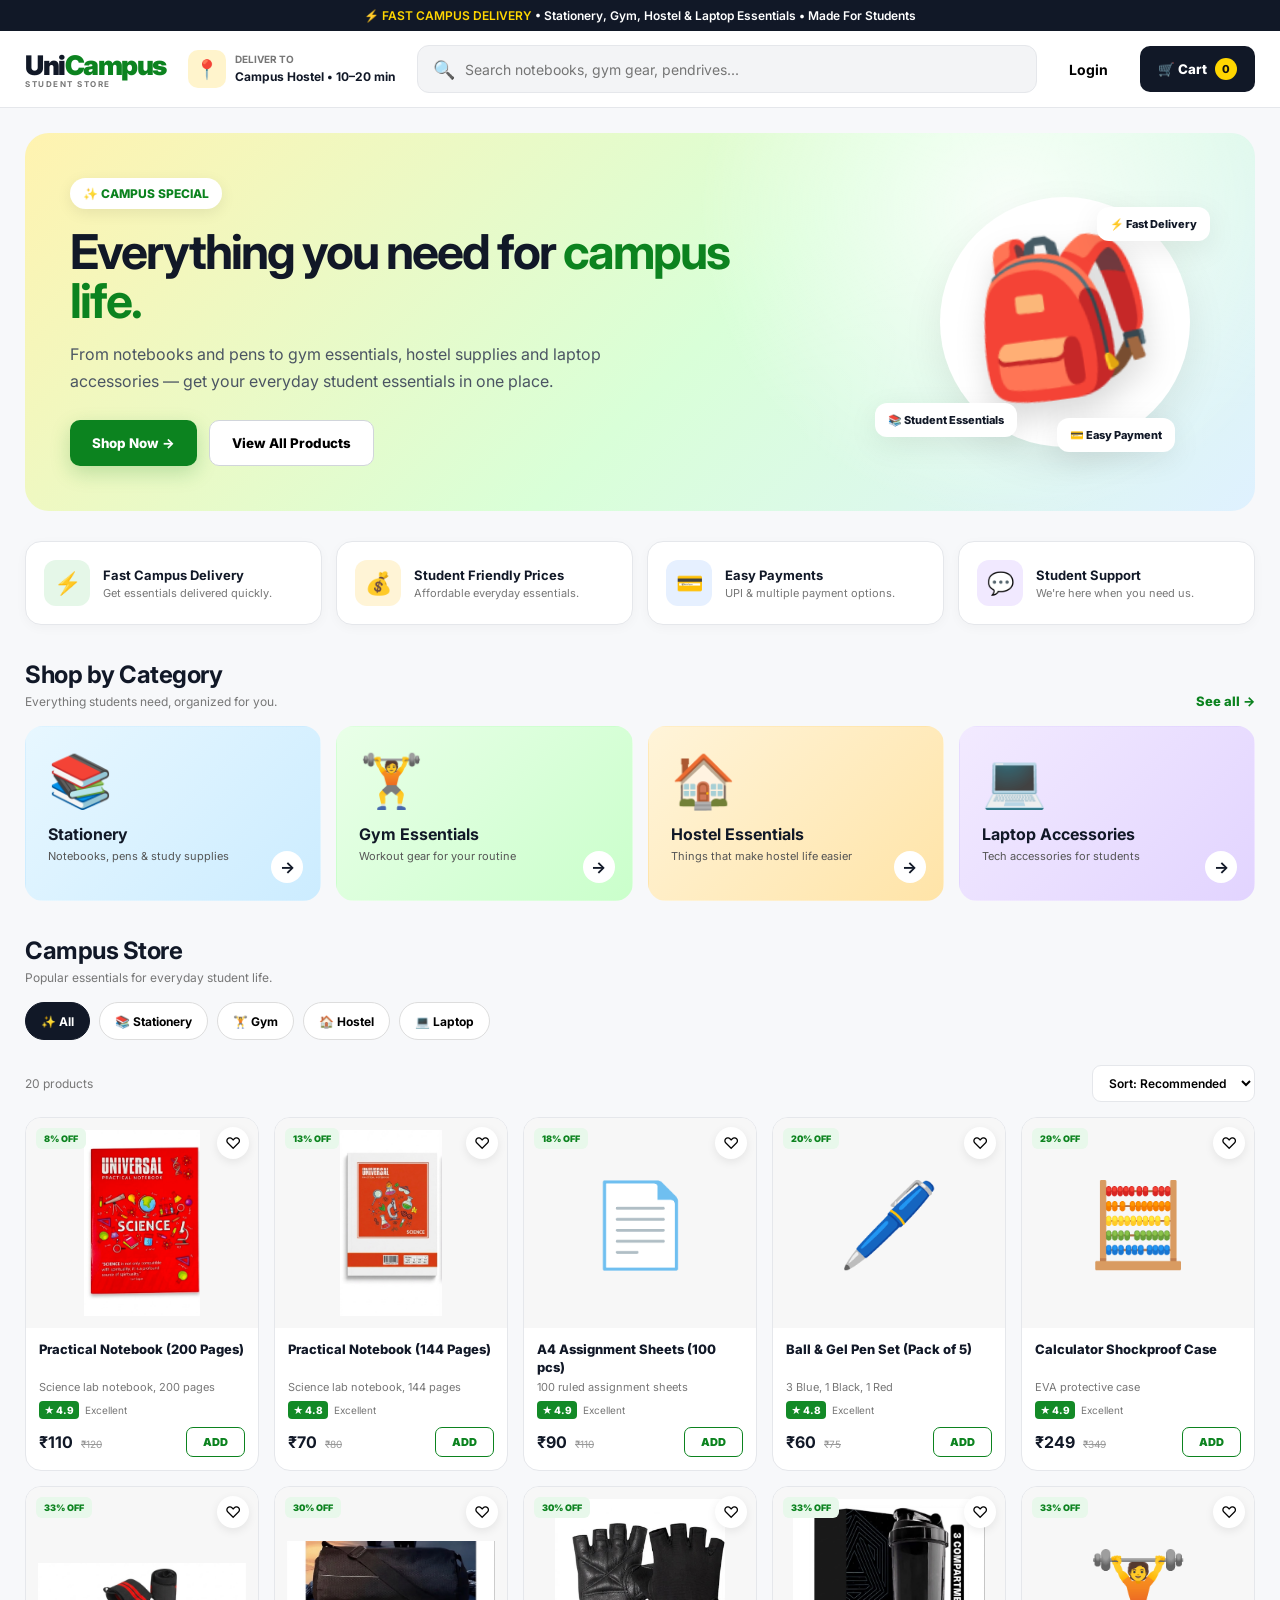
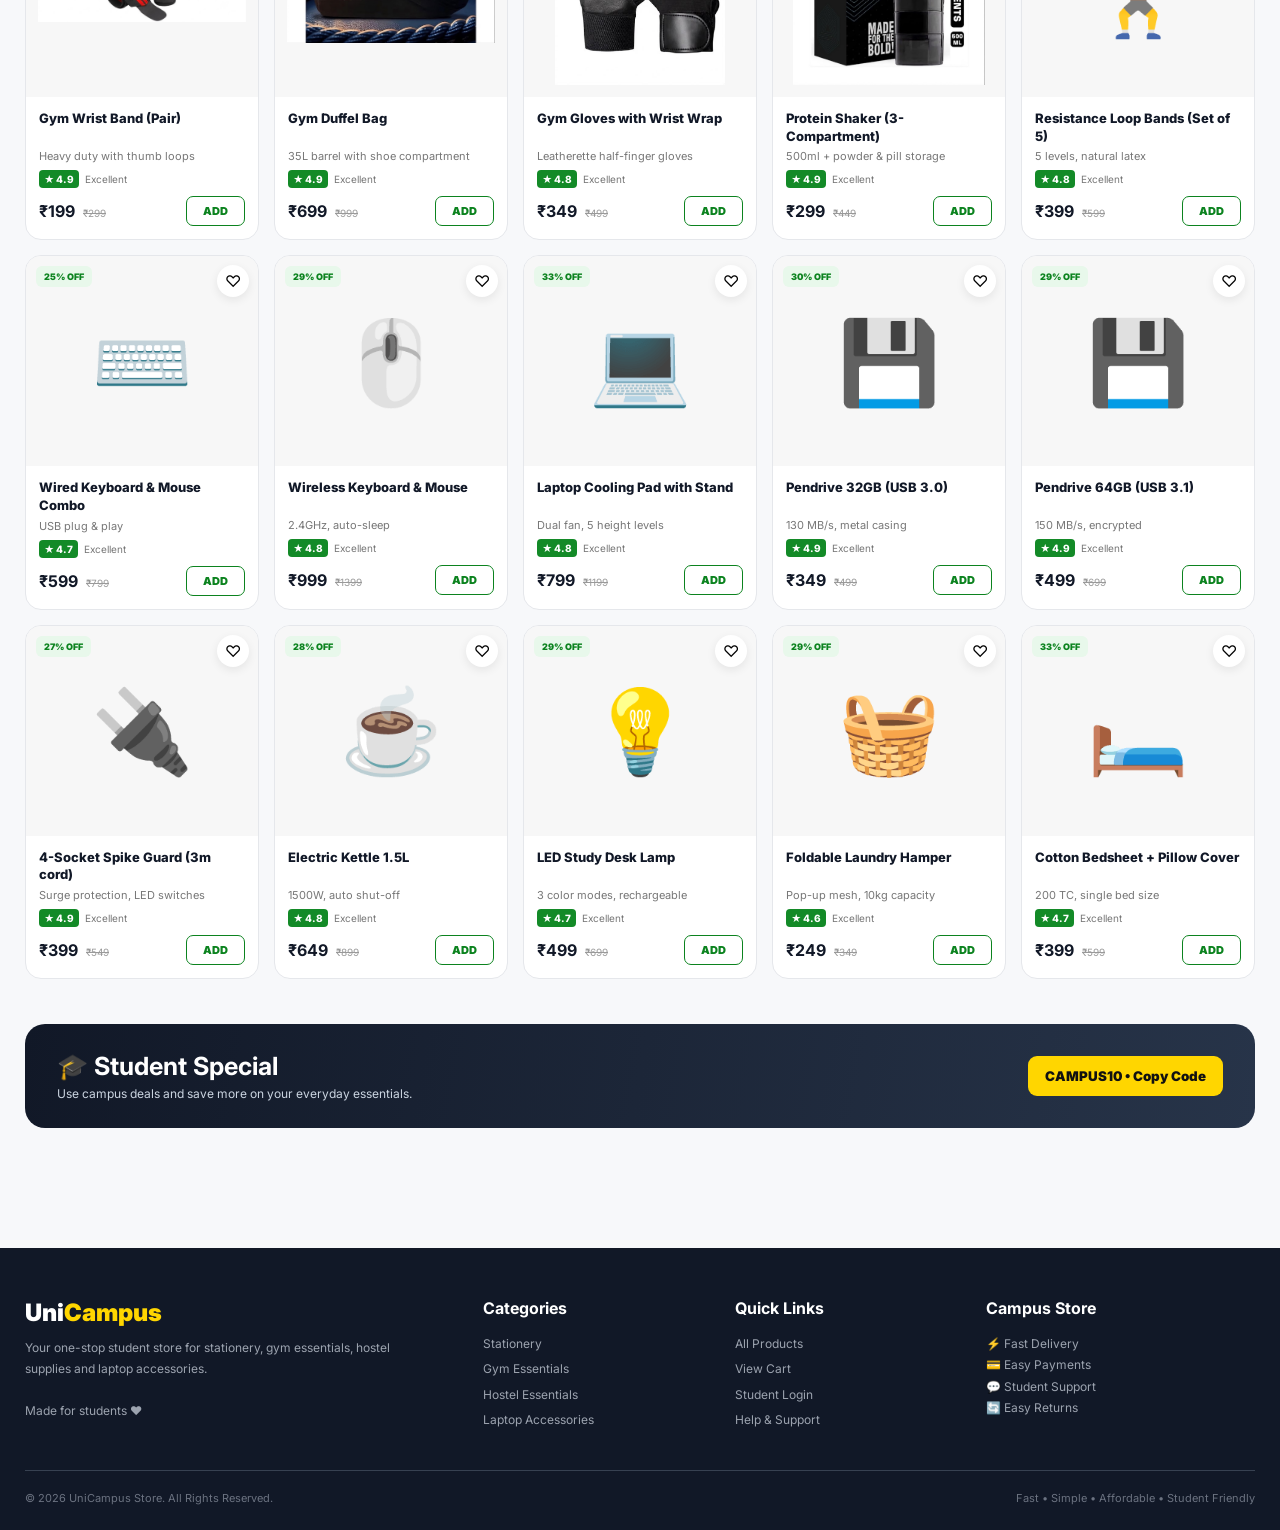
==== index.html @ 101aad9b "Add files via upload" ====
<!DOCTYPE html>
<html lang="en">
<head>
<meta charset="UTF-8">
<meta name="viewport" content="width=device-width, initial-scale=1.0, maximum-scale=5.0">
<title>UniCampus Store | Everything For Campus Life</title>
<link rel="preconnect" href="https://fonts.googleapis.com">
<link rel="preconnect" href="https://fonts.gstatic.com" crossorigin>
<link href="https://fonts.googleapis.com/css2?family=Inter:wght@400;500;600;700;800;900&display=swap" rel="stylesheet">
<style>
*{margin:0;padding:0;box-sizing:border-box;-webkit-tap-highlight-color:transparent;}
:root{
  --green:#0c831f;--green2:#16a52d;--yellow:#ffd600;--orange:#ff8a00;
  --red:#ff4d4d;--blue:#2878ff;--purple:#805ad5;--dark:#111827;
  --gray:#6b7280;--light:#f7f8fa;--border:#e5e7eb;--white:#fff;
  --shadow:0 8px 30px rgba(0,0,0,.08);
}
html{scroll-behavior:smooth;}
body{font-family:Inter,Arial,sans-serif;background:#f7f8fa;color:var(--dark);}
button,input,select{font-family:inherit;}
button{cursor:pointer;}
a{text-decoration:none;color:inherit;}

/* TOP STRIP */
.top-strip{background:#111827;color:white;text-align:center;padding:8px 15px;font-size:12px;font-weight:600;}
.top-strip span{color:#ffd600;}

/* HEADER */
header{position:sticky;top:0;z-index:1000;background:white;border-bottom:1px solid var(--border);}
.navbar{max-width:1450px;margin:auto;min-height:76px;display:flex;align-items:center;gap:22px;padding:12px 25px;}
.logo{font-size:27px;font-weight:900;letter-spacing:-1.5px;white-space:nowrap;}
.logo span{color:var(--green);}
.logo small{display:block;font-size:8px;letter-spacing:1.5px;color:#777;font-weight:700;margin-top:-3px;}
.location{min-width:175px;display:flex;align-items:center;gap:9px;}
.location-icon{width:38px;height:38px;border-radius:10px;background:#fff4cc;display:flex;align-items:center;justify-content:center;font-size:19px;}
.location small{display:block;color:#777;font-size:10px;font-weight:700;}
.location strong{font-size:12px;}
.search{flex:1;height:48px;max-width:650px;background:#f3f4f6;border:1px solid #e5e7eb;border-radius:12px;display:flex;align-items:center;padding:0 15px;gap:10px;transition:.2s;}
.search:focus-within{background:white;border-color:var(--green);box-shadow:0 0 0 3px rgba(12,131,31,.1);}
.search-icon{font-size:18px;}
.search input{border:none;outline:none;background:transparent;width:100%;font-size:14px;}
.login-btn{border:none;background:white;font-weight:700;font-size:14px;padding:10px;}
.cart-btn{border:none;background:#111827;color:white;padding:12px 18px;border-radius:10px;font-weight:800;display:flex;align-items:center;gap:8px;transition:.15s;}
.cart-btn:active{transform:scale(.95);}
.cart-count{background:var(--yellow);color:#111;min-width:22px;height:22px;border-radius:50%;display:flex;align-items:center;justify-content:center;font-size:11px;}

/* CONTAINER */
.container{max-width:1450px;margin:auto;padding:25px;}

/* HERO */
.hero{min-height:360px;border-radius:24px;overflow:hidden;padding:45px;position:relative;background:radial-gradient(circle at 80% 20%,rgba(255,255,255,.8),transparent 30%),linear-gradient(135deg,#fff3b0,#d9ffd8 55%,#dff1ff);display:flex;align-items:center;justify-content:space-between;margin-bottom:30px;}
.hero-content{position:relative;z-index:2;max-width:680px;}
.hero-badge{display:inline-flex;align-items:center;gap:7px;background:white;padding:8px 13px;border-radius:30px;font-size:12px;font-weight:800;color:var(--green);box-shadow:0 4px 15px rgba(0,0,0,.08);margin-bottom:18px;}
.hero h1{font-size:48px;line-height:1.03;letter-spacing:-2px;margin-bottom:15px;}
.hero h1 span{color:var(--green);}
.hero p{font-size:16px;color:#4b5563;line-height:1.7;max-width:600px;margin-bottom:25px;}
.hero-actions{display:flex;gap:12px;flex-wrap:wrap;}
.primary-btn{border:none;background:var(--green);color:white;padding:14px 22px;border-radius:10px;font-weight:800;box-shadow:0 7px 20px rgba(12,131,31,.22);transition:.15s;}
.primary-btn:active{transform:scale(.97);}
.secondary-btn{border:1px solid #d1d5db;background:white;padding:14px 22px;border-radius:10px;font-weight:800;transition:.15s;}
.secondary-btn:active{transform:scale(.97);}
.hero-art{position:relative;width:350px;height:280px;}
.hero-circle{position:absolute;width:250px;height:250px;border-radius:50%;background:#fff;right:20px;top:15px;box-shadow:0 15px 40px rgba(0,0,0,.08);}
.hero-bag{position:absolute;right:55px;top:40px;font-size:150px;transform:rotate(-8deg);filter:drop-shadow(0 15px 15px rgba(0,0,0,.15));}
.float-card{position:absolute;background:white;padding:10px 13px;border-radius:12px;box-shadow:var(--shadow);font-size:11px;font-weight:800;}
.float-card.one{right:0;top:25px;}
.float-card.two{left:15px;bottom:25px;}
.float-card.three{right:35px;bottom:10px;}

/* BENEFITS */
.benefits{display:grid;grid-template-columns:repeat(4,1fr);gap:14px;margin-bottom:35px;}
.benefit{background:white;border:1px solid var(--border);border-radius:16px;padding:18px;display:flex;gap:13px;align-items:center;box-shadow:0 3px 12px rgba(0,0,0,.03);}
.benefit-icon{width:46px;height:46px;flex-shrink:0;border-radius:12px;display:flex;align-items:center;justify-content:center;font-size:22px;}
.benefit:nth-child(1) .benefit-icon{background:#e5f7e8;}
.benefit:nth-child(2) .benefit-icon{background:#fff4d6;}
.benefit:nth-child(3) .benefit-icon{background:#e6f0ff;}
.benefit:nth-child(4) .benefit-icon{background:#f1e9ff;}
.benefit strong{font-size:13px;display:block;margin-bottom:3px;}
.benefit p{color:#777;font-size:11px;}

/* SECTION */
.section-head{display:flex;align-items:end;justify-content:space-between;margin:35px 0 17px;}
.section-head h2{font-size:24px;letter-spacing:-.5px;}
.section-head p{color:#777;font-size:12px;margin-top:5px;}
.see-all{color:var(--green);font-weight:800;font-size:13px;cursor:pointer;}

/* CATEGORIES */
.categories{display:grid;grid-template-columns:repeat(4,1fr);gap:15px;}
.category{position:relative;min-height:175px;border-radius:18px;padding:22px;overflow:hidden;cursor:pointer;transition:.25s;border:1px solid transparent;}
.category:hover{transform:translateY(-5px);box-shadow:var(--shadow);}
.category:active{transform:scale(.98);}
.category:nth-child(1){background:linear-gradient(135deg,#e7f7ff,#ccecff);}
.category:nth-child(2){background:linear-gradient(135deg,#e9ffe8,#caffcb);}
.category:nth-child(3){background:linear-gradient(135deg,#fff4d9,#ffe4a8);}
.category:nth-child(4){background:linear-gradient(135deg,#f2eaff,#e2d4ff);}
.category-icon{font-size:52px;margin-bottom:12px;}
.category h3{font-size:16px;}
.category p{color:#555;font-size:11px;margin-top:5px;}
.category-arrow{position:absolute;right:17px;bottom:17px;width:32px;height:32px;border-radius:50%;background:white;display:flex;justify-content:center;align-items:center;font-weight:bold;}

/* FILTERS */
.filter-row{display:flex;gap:9px;overflow-x:auto;padding-bottom:5px;scrollbar-width:none;}
.filter-row::-webkit-scrollbar{display:none;}
.filter{border:1px solid #ddd;background:white;padding:9px 15px;border-radius:30px;white-space:nowrap;font-weight:700;font-size:12px;transition:.2s;min-height:38px;}
.filter:hover{border-color:var(--green);}
.filter.active{background:#111827;color:white;border-color:#111827;}

/* TOOLBAR */
.products-toolbar{display:flex;justify-content:space-between;align-items:center;margin:20px 0 15px;}
.products-count{color:#777;font-size:12px;}
.sort-select{background:white;border:1px solid var(--border);border-radius:9px;padding:9px 12px;outline:none;font-size:12px;font-weight:600;}

/* PRODUCTS */
.product-grid{display:grid;grid-template-columns:repeat(5,1fr);gap:15px;}
.product{background:white;border:1px solid var(--border);border-radius:16px;overflow:hidden;position:relative;transition:.25s;}
.product:hover{transform:translateY(-5px);box-shadow:var(--shadow);}
.product-image{height:210px;background:#f7f7f7;position:relative;display:flex;align-items:center;justify-content:center;overflow:hidden;}
.product-image img{width:100%;height:100%;object-fit:contain;padding:12px;transition:.3s;}
.product:hover .product-image img{transform:scale(1.06);}
.product-emoji{font-size:82px;}
.offer-badge{position:absolute;top:10px;left:10px;background:#e8f8eb;color:var(--green);padding:5px 8px;border-radius:6px;font-size:9px;font-weight:900;}
.wishlist{position:absolute;top:9px;right:9px;width:32px;height:32px;border:none;background:white;border-radius:50%;box-shadow:0 3px 10px rgba(0,0,0,.08);font-size:16px;}
.product-info{padding:13px;}
.product-name{font-size:13px;font-weight:800;line-height:1.35;min-height:35px;}
.product-desc{font-size:11px;color:#777;margin:4px 0 10px;}
.rating{font-size:10px;color:#777;margin-bottom:11px;}
.rating span{background:#138a27;color:white;padding:3px 5px;border-radius:4px;font-weight:800;}
.product-bottom{display:flex;align-items:center;justify-content:space-between;gap:6px;}
.price-box strong{font-size:16px;}
.mrp{color:#999;text-decoration:line-through;font-size:10px;margin-left:4px;}

/* ADD BUTTON & QTY STEPPER */
.add{border:1px solid var(--green);color:var(--green);background:white;border-radius:7px;padding:7px 16px;font-weight:900;font-size:11px;transition:.15s;min-width:56px;}
.add:hover{background:var(--green);color:white;}
.add:active{transform:scale(.94);}

/* Qty stepper - replaces ADD button when item is in cart */
.qty-stepper{display:inline-flex;align-items:center;border-radius:7px;overflow:hidden;border:1px solid var(--green);background:var(--green);}
.qty-stepper button{width:30px;height:30px;border:none;background:transparent;color:white;font-size:16px;font-weight:900;line-height:1;display:flex;align-items:center;justify-content:center;transition:background .15s;}
.qty-stepper button:active{background:rgba(255,255,255,.25);}
.qty-stepper span{min-width:26px;text-align:center;color:white;font-size:12px;font-weight:800;}

/* EMPTY */
.empty{grid-column:1/-1;text-align:center;background:white;border-radius:18px;padding:60px 20px;}
.empty-icon{font-size:65px;margin-bottom:15px;}

/* OFFER BANNER */
.offer-banner{margin:45px 0;background:linear-gradient(100deg,#111827,#273449);color:white;border-radius:20px;padding:27px 32px;display:flex;align-items:center;justify-content:space-between;overflow:hidden;position:relative;}
.offer-banner h2{font-size:25px;margin-bottom:5px;}
.offer-banner p{color:#cbd5e1;font-size:12px;}
.offer-code{background:var(--yellow);color:#111;padding:12px 17px;border-radius:9px;font-weight:900;border:none;}

/* FOOTER */
footer{background:#111827;color:white;margin-top:50px;padding:50px 25px 25px;}
.footer-inner{max-width:1450px;margin:auto;display:grid;grid-template-columns:2fr 1fr 1fr 1.3fr;gap:45px;}
footer h3{margin-bottom:15px;font-size:16px;}
.footer-logo{font-size:24px;font-weight:900;margin-bottom:10px;}
.footer-logo span{color:var(--yellow);}
footer p,footer li{color:#9ca3af;font-size:12px;line-height:1.8;}
footer ul{list-style:none;}
footer li{margin-bottom:4px;cursor:pointer;}
footer li:hover{color:white;}
.footer-bottom{max-width:1450px;margin:35px auto 0;padding-top:20px;border-top:1px solid #374151;display:flex;justify-content:space-between;color:#6b7280;font-size:11px;}

/* CART OVERLAY */
.overlay{position:fixed;inset:0;background:rgba(0,0,0,.5);z-index:2000;opacity:0;pointer-events:none;transition:.25s;}
.overlay.open{opacity:1;pointer-events:auto;}
.cart{position:absolute;right:0;top:0;height:100%;width:450px;max-width:100%;background:white;transform:translateX(100%);transition:.3s cubic-bezier(.4,0,.2,1);display:flex;flex-direction:column;}
.overlay.open .cart{transform:translateX(0);}
.cart-header{padding:22px;border-bottom:1px solid var(--border);display:flex;justify-content:space-between;align-items:center;}
.cart-header h2{font-size:20px;}
.close{border:none;background:#f1f1f1;width:34px;height:34px;border-radius:50%;font-size:19px;}
.cart-items{flex:1;overflow-y:auto;overflow-x:hidden;padding:15px 22px;-webkit-overflow-scrolling:touch;}
.cart-item{display:flex;gap:12px;padding:14px 0;border-bottom:1px solid #eee;}
.cart-image{width:65px;height:65px;border-radius:9px;background:#f7f7f7;display:flex;align-items:center;justify-content:center;overflow:hidden;flex-shrink:0;}
.cart-image img{width:100%;height:100%;object-fit:contain;}
.cart-image span{font-size:30px;}
.cart-info{flex:1;min-width:0;}
.cart-info strong{display:block;font-size:13px;margin-bottom:4px;}
.cart-price{font-size:12px;color:#555;}

/* Cart qty controls */
.qty{display:flex;align-items:center;gap:0;margin-top:8px;border:1px solid var(--green);border-radius:6px;overflow:hidden;width:fit-content;background:var(--green);}
.qty button{width:30px;height:28px;border:none;background:transparent;color:white;font-size:16px;font-weight:900;line-height:1;display:flex;align-items:center;justify-content:center;flex-shrink:0;}
.qty button:active{background:rgba(255,255,255,.2);}
.qty .qty-num{min-width:28px;text-align:center;font-size:12px;font-weight:800;color:white;user-select:none;}

.cart-footer{border-top:1px solid var(--border);padding:20px 22px;}
.delivery-note{background:#effbf1;color:var(--green);padding:10px;border-radius:8px;font-size:11px;font-weight:700;margin-bottom:15px;}
.total-row{display:flex;justify-content:space-between;margin-bottom:15px;}
.total-row strong{font-size:20px;}
.checkout{width:100%;border:none;background:var(--green);color:white;border-radius:10px;padding:15px;font-weight:900;transition:.15s;}
.checkout:active{transform:scale(.98);}

/* MODAL */
.modal-overlay{position:fixed;inset:0;background:rgba(0,0,0,.55);z-index:3000;display:none;align-items:center;justify-content:center;padding:20px;}
.modal-overlay.show{display:flex;}
.modal{background:white;width:430px;max-width:100%;border-radius:18px;padding:25px;box-shadow:0 20px 70px rgba(0,0,0,.25);}
.modal-header{display:flex;justify-content:space-between;margin-bottom:20px;}
.modal h2{font-size:21px;}
.form-group{margin-bottom:13px;}
.form-group label{display:block;font-size:11px;font-weight:700;margin-bottom:5px;}
.form-group input,.form-group select{width:100%;border:1px solid var(--border);border-radius:8px;padding:11px;outline:none;}
.form-group input:focus{border-color:var(--green);}
.modal-btn{width:100%;background:var(--green);color:white;border:none;padding:13px;border-radius:9px;font-weight:800;}

/* TOAST */
.toast{position:fixed;right:20px;bottom:20px;background:#111827;color:white;padding:13px 18px;border-radius:10px;font-size:12px;font-weight:700;z-index:5000;transform:translateY(100px);opacity:0;transition:.3s;max-width:calc(100vw - 40px);}
.toast.show{transform:translateY(0);opacity:1;}

/* RESPONSIVE */
@media(max-width:1100px){
  .navbar{flex-wrap:wrap;}
  .search{order:5;max-width:none;flex-basis:100%;}
  .product-grid{grid-template-columns:repeat(4,1fr);}
  .benefits{grid-template-columns:repeat(2,1fr);}
}

@media(max-width:750px){
  .container{padding:15px 12px 50px;}
  .navbar{padding:10px 13px;gap:10px;}
  .logo{font-size:21px;}
  .logo small{display:none;}
  .location{display:none;}
  .login-btn{display:none;}
  .cart-btn{margin-left:auto;padding:10px 12px;}
  .hero{min-height:auto;padding:25px;}
  .hero h1{font-size:30px;}
  .hero p{font-size:14px;}
  .hero-art{position:absolute;opacity:.25;right:-60px;bottom:-20px;pointer-events:none;}
  .categories{grid-template-columns:repeat(2,1fr);}
  .category{min-height:140px;}
  .product-grid{grid-template-columns:repeat(2,1fr);gap:10px;}
  .product-image{height:160px;}
  .product-emoji{font-size:60px;}
  .benefits{grid-template-columns:1fr;}
  .footer-inner{grid-template-columns:1fr 1fr;gap:30px;}
  .footer-bottom{flex-direction:column;gap:8px;}
  .offer-banner{padding:22px;flex-direction:column;align-items:flex-start;gap:15px;}
}

@media(max-width:450px){
  .hero h1{font-size:25px;}
  .hero p{font-size:13px;}
  .categories{gap:9px;}
  .category{padding:15px;}
  .category-icon{font-size:42px;}
  .product-info{padding:10px;}
  .add{padding:7px 10px;}
  .footer-inner{grid-template-columns:1fr;}
}
</style>
</head>
<body>

<div class="top-strip">
  ⚡ <span>FAST CAMPUS DELIVERY</span> • Stationery, Gym, Hostel & Laptop Essentials • Made For Students
</div>

<header>
  <div class="navbar">
    <div class="logo">Uni<span>Campus</span><small>STUDENT STORE</small></div>
    <div class="location">
      <div class="location-icon">📍</div>
      <div><small>DELIVER TO</small><strong>Campus Hostel • 10–20 min</strong></div>
    </div>
    <div class="search">
      <div class="search-icon">🔍</div>
      <input id="searchInput" type="text" placeholder="Search notebooks, gym gear, pendrives..." oninput="searchProducts()">
    </div>
    <button class="login-btn" onclick="openLogin()">Login</button>
    <button class="cart-btn" onclick="openCart()">
      🛒 Cart
      <span class="cart-count" id="cartCount">0</span>
    </button>
  </div>
</header>

<main class="container">

  <section class="hero">
    <div class="hero-content">
      <div class="hero-badge">✨ CAMPUS SPECIAL</div>
      <h1>Everything you need for <span>campus life.</span></h1>
      <p>From notebooks and pens to gym essentials, hostel supplies and laptop accessories — get your everyday student essentials in one place.</p>
      <div class="hero-actions">
        <button class="primary-btn" onclick="document.getElementById('products').scrollIntoView({behavior:'smooth'})">Shop Now →</button>
        <button class="secondary-btn" onclick="showAll()">View All Products</button>
      </div>
    </div>
    <div class="hero-art">
      <div class="hero-circle"></div>
      <div class="hero-bag">🎒</div>
      <div class="float-card one">⚡ Fast Delivery</div>
      <div class="float-card two">📚 Student Essentials</div>
      <div class="float-card three">💳 Easy Payment</div>
    </div>
  </section>

  <section class="benefits">
    <div class="benefit"><div class="benefit-icon">⚡</div><div><strong>Fast Campus Delivery</strong><p>Get essentials delivered quickly.</p></div></div>
    <div class="benefit"><div class="benefit-icon">💰</div><div><strong>Student Friendly Prices</strong><p>Affordable everyday essentials.</p></div></div>
    <div class="benefit"><div class="benefit-icon">💳</div><div><strong>Easy Payments</strong><p>UPI & multiple payment options.</p></div></div>
    <div class="benefit"><div class="benefit-icon">💬</div><div><strong>Student Support</strong><p>We're here when you need us.</p></div></div>
  </section>

  <div class="section-head">
    <div><h2>Shop by Category</h2><p>Everything students need, organized for you.</p></div>
    <div class="see-all" onclick="showAll()">See all →</div>
  </div>

  <div class="categories">
    <div class="category" onclick="filterCategory('Stationery')"><div class="category-icon">📚</div><h3>Stationery</h3><p>Notebooks, pens & study supplies</p><div class="category-arrow">→</div></div>
    <div class="category" onclick="filterCategory('Gym Essentials')"><div class="category-icon">🏋️</div><h3>Gym Essentials</h3><p>Workout gear for your routine</p><div class="category-arrow">→</div></div>
    <div class="category" onclick="filterCategory('Hostel Essentials')"><div class="category-icon">🏠</div><h3>Hostel Essentials</h3><p>Things that make hostel life easier</p><div class="category-arrow">→</div></div>
    <div class="category" onclick="filterCategory('Laptop Accessories')"><div class="category-icon">💻</div><h3>Laptop Accessories</h3><p>Tech accessories for students</p><div class="category-arrow">→</div></div>
  </div>

  <div class="section-head" id="products">
    <div><h2>Campus Store</h2><p>Popular essentials for everyday student life.</p></div>
  </div>

  <div class="filter-row">
    <button class="filter active" onclick="filterCategory('All',this)">✨ All</button>
    <button class="filter" onclick="filterCategory('Stationery',this)">📚 Stationery</button>
    <button class="filter" onclick="filterCategory('Gym Essentials',this)">🏋️ Gym</button>
    <button class="filter" onclick="filterCategory('Hostel Essentials',this)">🏠 Hostel</button>
    <button class="filter" onclick="filterCategory('Laptop Accessories',this)">💻 Laptop</button>
  </div>

  <div class="products-toolbar">
    <div class="products-count" id="productsCount">20 products</div>
    <select class="sort-select" id="sortSelect" onchange="sortProducts()">
      <option value="default">Sort: Recommended</option>
      <option value="low">Price: Low to High</option>
      <option value="high">Price: High to Low</option>
      <option value="name">Name: A-Z</option>
    </select>
  </div>

  <div class="product-grid" id="productGrid"></div>

  <section class="offer-banner">
    <div><h2>🎓 Student Special</h2><p>Use campus deals and save more on your everyday essentials.</p></div>
    <button class="offer-code" onclick="copyCoupon()">CAMPUS10 • Copy Code</button>
  </section>

</main>

<footer>
  <div class="footer-inner">
    <div>
      <div class="footer-logo">Uni<span>Campus</span></div>
      <p>Your one-stop student store for stationery, gym essentials, hostel supplies and laptop accessories.</p>
      <br><p>Made for students ❤️</p>
    </div>
    <div>
      <h3>Categories</h3>
      <ul>
        <li onclick="filterCategory('Stationery')">Stationery</li>
        <li onclick="filterCategory('Gym Essentials')">Gym Essentials</li>
        <li onclick="filterCategory('Hostel Essentials')">Hostel Essentials</li>
        <li onclick="filterCategory('Laptop Accessories')">Laptop Accessories</li>
      </ul>
    </div>
    <div>
      <h3>Quick Links</h3>
      <ul>
        <li onclick="showAll()">All Products</li>
        <li onclick="openCart()">View Cart</li>
        <li onclick="openLogin()">Student Login</li>
        <li onclick="showToast('Support section coming soon')">Help & Support</li>
      </ul>
    </div>
    <div>
      <h3>Campus Store</h3>
      <p>⚡ Fast Delivery</p><p>💳 Easy Payments</p><p>💬 Student Support</p><p>🔄 Easy Returns</p>
    </div>
  </div>
  <div class="footer-bottom">
    <span>© 2026 UniCampus Store. All Rights Reserved.</span>
    <span>Fast • Simple • Affordable • Student Friendly</span>
  </div>
</footer>

<!-- CART -->
<div class="overlay" id="cartOverlay">
  <div class="cart">
    <div class="cart-header">
      <h2>🛒 Your Cart</h2>
      <button class="close" onclick="closeCart()">×</button>
    </div>
    <div class="cart-items" id="cartItems"></div>
    <div class="cart-footer">
      <div class="delivery-note">🚚 Free campus/hostel delivery on your order</div>
      <div class="total-row"><span>Total</span><strong>₹<span id="cartTotal">0</span></strong></div>
      <button class="checkout" onclick="checkout()">Proceed to Checkout →</button>
    </div>
  </div>
</div>

<!-- LOGIN -->
<div class="modal-overlay" id="loginModal">
  <div class="modal">
    <div class="modal-header">
      <div><h2>Student Login</h2><p style="font-size:11px;color:#777;margin-top:4px;">Login to manage your campus orders.</p></div>
      <button class="close" onclick="closeLogin()">×</button>
    </div>
    <div class="form-group"><label>Student ID / Roll Number</label><input id="studentId" placeholder="e.g. 23BCS10452"></div>
    <div class="form-group"><label>Password</label><input type="password" placeholder="Enter password"></div>
    <button class="modal-btn" onclick="loginDemo()">Sign In</button>
    <p style="text-align:center;font-size:11px;color:#777;margin-top:14px;">Don't have an account? Registration can be connected to Firebase/Supabase.</p>
  </div>
</div>

<div class="toast" id="toast"></div>

<script src="js/products.js"></script>
<script src="js/store-data.js"></script>
<script>
// ============================================================
// PRODUCT DATABASE — uses real assets/images + Unsplash fallback
// Admin panel changes (via store-data.js) are merged in at runtime
// ============================================================

const baseProducts = [
  {id:1,  name:"Practical Notebook (200 Pages)", category:"Stationery",       price:110, mrp:120,  image:"assets/images/practical_notebook_200.jpg",  emoji:"📓", description:"Science lab notebook, 200 pages",        rating:"4.9"},
  {id:2,  name:"Practical Notebook (144 Pages)", category:"Stationery",       price:70,  mrp:80,   image:"assets/images/practical_notebook_144.jpg",  emoji:"📓", description:"Science lab notebook, 144 pages",        rating:"4.8"},
  {id:3,  name:"A4 Assignment Sheets (100 pcs)", category:"Stationery",       price:90,  mrp:110,  image:"https://images.unsplash.com/photo-1586075010923-2dd4570fb338?auto=format&fit=crop&w=600&q=80", emoji:"📄", description:"100 ruled assignment sheets", rating:"4.9"},
  {id:4,  name:"Ball & Gel Pen Set (Pack of 5)", category:"Stationery",       price:60,  mrp:75,   image:"https://images.unsplash.com/photo-1585336261026-7f41a99ef87b?auto=format&fit=crop&w=600&q=80", emoji:"🖊️", description:"3 Blue, 1 Black, 1 Red",   rating:"4.8"},
  {id:5,  name:"Calculator Shockproof Case",     category:"Stationery",       price:249, mrp:349,  image:"https://images.unsplash.com/photo-1594980596870-8aa52a78d8cd?auto=format&fit=crop&w=600&q=80", emoji:"🧮", description:"EVA protective case",     rating:"4.9"},
  {id:6,  name:"Gym Wrist Band (Pair)",           category:"Gym Essentials",   price:199, mrp:299,  image:"assets/images/gym_wrist_band_main.jpg",      emoji:"💪", description:"Heavy duty with thumb loops",            rating:"4.9"},
  {id:7,  name:"Gym Duffel Bag",                  category:"Gym Essentials",   price:699, mrp:999,  image:"assets/images/gym_duffel_bag_main.jpg",      emoji:"🎒", description:"35L barrel with shoe compartment",      rating:"4.9"},
  {id:8,  name:"Gym Gloves with Wrist Wrap",      category:"Gym Essentials",   price:349, mrp:499,  image:"assets/images/gym_gloves_1.jpg",             emoji:"🥊", description:"Leatherette half-finger gloves",         rating:"4.8"},
  {id:9,  name:"Protein Shaker (3-Compartment)",  category:"Gym Essentials",   price:299, mrp:449,  image:"assets/images/gym_shaker_main.jpg",          emoji:"🥤", description:"500ml + powder & pill storage",          rating:"4.9"},
  {id:10, name:"Resistance Loop Bands (Set of 5)",category:"Gym Essentials",   price:399, mrp:599,  image:"https://images.unsplash.com/photo-1598289431512-b97b0917affc?auto=format&fit=crop&w=600&q=80", emoji:"🏋️", description:"5 levels, natural latex", rating:"4.8"},
  {id:11, name:"Wired Keyboard & Mouse Combo",    category:"Laptop Accessories",price:599, mrp:799,  image:"https://images.unsplash.com/photo-1587829741301-dc798b83add3?auto=format&fit=crop&w=600&q=80", emoji:"⌨️", description:"USB plug & play",       rating:"4.7"},
  {id:12, name:"Wireless Keyboard & Mouse",       category:"Laptop Accessories",price:999, mrp:1399, image:"https://images.unsplash.com/photo-1527864550417-7fd91fc51a46?auto=format&fit=crop&w=600&q=80", emoji:"🖱️", description:"2.4GHz, auto-sleep",   rating:"4.8"},
  {id:13, name:"Laptop Cooling Pad with Stand",   category:"Laptop Accessories",price:799, mrp:1199, image:"https://images.unsplash.com/photo-1588702547923-7093a6c3ba33?auto=format&fit=crop&w=600&q=80", emoji:"💻", description:"Dual fan, 5 height levels", rating:"4.8"},
  {id:14, name:"Pendrive 32GB (USB 3.0)",         category:"Laptop Accessories",price:349, mrp:499,  image:"https://images.unsplash.com/photo-1618761714954-0b8cd0026356?auto=format&fit=crop&w=600&q=80", emoji:"💾", description:"130 MB/s, metal casing", rating:"4.9"},
  {id:15, name:"Pendrive 64GB (USB 3.1)",         category:"Laptop Accessories",price:499, mrp:699,  image:"https://images.unsplash.com/photo-1597872200969-2b65d56bd16b?auto=format&fit=crop&w=600&q=80", emoji:"💾", description:"150 MB/s, encrypted",   rating:"4.9"},
  {id:16, name:"4-Socket Spike Guard (3m cord)",  category:"Hostel Essentials", price:399, mrp:549,  image:"https://images.unsplash.com/photo-1544717305-2782549b5136?auto=format&fit=crop&w=600&q=80", emoji:"🔌", description:"Surge protection, LED switches", rating:"4.9"},
  {id:17, name:"Electric Kettle 1.5L",            category:"Hostel Essentials", price:649, mrp:899,  image:"https://images.unsplash.com/photo-1594213114663-ddf4f240f08d?auto=format&fit=crop&w=600&q=80", emoji:"☕", description:"1500W, auto shut-off",  rating:"4.8"},
  {id:18, name:"LED Study Desk Lamp",             category:"Hostel Essentials", price:499, mrp:699,  image:"https://images.unsplash.com/photo-1534353436294-0dbd4bdac845?auto=format&fit=crop&w=600&q=80", emoji:"💡", description:"3 color modes, rechargeable", rating:"4.7"},
  {id:19, name:"Foldable Laundry Hamper",         category:"Hostel Essentials", price:249, mrp:349,  image:"https://images.unsplash.com/photo-1582735689369-4fe89db7114c?auto=format&fit=crop&w=600&q=80", emoji:"🧺", description:"Pop-up mesh, 10kg capacity", rating:"4.6"},
  {id:20, name:"Cotton Bedsheet + Pillow Cover",  category:"Hostel Essentials", price:399, mrp:599,  image:"https://images.unsplash.com/photo-1584100936595-c0654b55a2e2?auto=format&fit=crop&w=600&q=80", emoji:"🛏️", description:"200 TC, single bed size", rating:"4.7"}
];

// Merge base products with admin overrides from store-data.js
function getMergedProducts() {
  try {
    const overrides = JSON.parse(localStorage.getItem('store_product_overrides') || '{}');
    const deletedIds = JSON.parse(localStorage.getItem('store_deleted_product_ids') || '[]');
    const merged = baseProducts
      .filter(p => !deletedIds.includes(String(p.id)))
      .map(p => {
        const ov = overrides[String(p.id)];
        if (!ov) return p;
        // Map admin product fields to frontend format
        return {
          id: p.id,
          name: ov.name || p.name,
          category: ov.categoryLabel || ov.category || p.category,
          price: ov.price || p.price,
          mrp: ov.originalPrice || p.mrp,
          image: ov.image || p.image,
          emoji: p.emoji,
          description: ov.description || p.description,
          rating: String(ov.rating || p.rating)
        };
      });
    // Append admin-only new products
    Object.keys(overrides).forEach(id => {
      if (!baseProducts.find(p => String(p.id) === id)) {
        const ov = overrides[id];
        merged.push({
          id: ov.id,
          name: ov.name,
          category: ov.categoryLabel || ov.category,
          price: ov.price,
          mrp: ov.originalPrice || ov.price,
          image: ov.image || '',
          emoji: '📦',
          description: ov.description || '',
          rating: String(ov.rating || '4.5')
        });
      }
    });
    return merged;
  } catch(e) {
    return [...baseProducts];
  }
}

let products = getMergedProducts();
let cart = JSON.parse(localStorage.getItem('unicampus-cart')) || [];
let currentCategory = 'All';
let displayedProducts = [...products];

// ============================================================
// RENDER PRODUCTS
// ============================================================
function renderProducts(list) {
  const grid = document.getElementById('productGrid');
  document.getElementById('productsCount').textContent =
    list.length + (list.length === 1 ? ' product' : ' products');

  if (!list.length) {
    grid.innerHTML = `
      <div class="empty">
        <div class="empty-icon">🔎</div>
        <h3>No products found</h3>
        <p style="color:#777;margin-top:6px;">Try another search or category.</p>
      </div>`;
    return;
  }

  grid.innerHTML = list.map(product => {
    const discount = product.mrp > product.price
      ? Math.round((1 - product.price / product.mrp) * 100) : 0;
    const cartItem = cart.find(i => i.id === product.id);
    const controlHtml = cartItem ? `
      <div class="qty-stepper" id="stepper-${product.id}">
        <button onclick="changeQty(${product.id},-1)" aria-label="Decrease">−</button>
        <span>${cartItem.quantity}</span>
        <button onclick="changeQty(${product.id},1)" aria-label="Increase">+</button>
      </div>` : `
      <button class="add" id="stepper-${product.id}" onclick="addToCart(${product.id})">ADD</button>`;

    return `
      <div class="product">
        <div class="product-image">
          ${discount ? `<div class="offer-badge">${discount}% OFF</div>` : ''}
          <button class="wishlist" onclick="showToast('Added to wishlist ❤️')">♡</button>
          ${product.image
            ? `<img src="${product.image}" alt="${product.name}" loading="lazy"
                 onerror="this.style.display='none';this.nextElementSibling.style.display='block'">
               <span class="product-emoji" style="display:none">${product.emoji}</span>`
            : `<span class="product-emoji">${product.emoji}</span>`}
        </div>
        <div class="product-info">
          <div class="product-name">${product.name}</div>
          <div class="product-desc">${product.description}</div>
          <div class="rating"><span>★ ${product.rating}</span> &nbsp;Excellent</div>
          <div class="product-bottom">
            <div class="price-box">
              <strong>₹${product.price}</strong>
              ${product.mrp ? `<span class="mrp">₹${product.mrp}</span>` : ''}
            </div>
            ${controlHtml}
          </div>
        </div>
      </div>`;
  }).join('');
}

// Update just the stepper for one product (no full re-render)
function syncStepper(id) {
  const item = cart.find(i => i.id === id);
  const el = document.getElementById('stepper-' + id);
  if (!el) return;
  if (item) {
    el.outerHTML = `
      <div class="qty-stepper" id="stepper-${id}">
        <button onclick="changeQty(${id},-1)" aria-label="Decrease">−</button>
        <span>${item.quantity}</span>
        <button onclick="changeQty(${id},1)" aria-label="Increase">+</button>
      </div>`;
  } else {
    el.outerHTML = `<button class="add" id="stepper-${id}" onclick="addToCart(${id})">ADD</button>`;
  }
}

// ============================================================
// CART OPERATIONS
// ============================================================
function addToCart(id) {
  const existing = cart.find(i => i.id === id);
  if (existing) {
    existing.quantity++;
  } else {
    const product = products.find(p => p.id === id);
    if (!product) return;
    cart.push({ ...product, quantity: 1 });
  }
  saveCart();
  syncStepper(id);
  updateCartCount();
  const p = products.find(p => p.id === id);
  showToast((p ? p.name : 'Item') + ' added to cart 🛒');
}

function changeQty(id, delta) {
  const item = cart.find(i => i.id === id);
  if (!item) return;
  item.quantity += delta;
  if (item.quantity <= 0) {
    cart = cart.filter(i => i.id !== id);
    showToast('Item removed from cart');
  }
  saveCart();
  syncStepper(id);
  updateCartCount();
  updateCartDrawer();
}

function saveCart() {
  localStorage.setItem('unicampus-cart', JSON.stringify(cart));
}

function updateCartCount() {
  const count = cart.reduce((s, i) => s + i.quantity, 0);
  document.getElementById('cartCount').textContent = count;
}

function updateCartDrawer() {
  const container = document.getElementById('cartItems');
  if (!container) return;

  if (!cart.length) {
    container.innerHTML = `
      <div class="empty">
        <div class="empty-icon">🛒</div>
        <h3>Your cart is empty</h3>
        <p style="color:#777;margin-top:5px;">Add some campus essentials.</p>
      </div>`;
    document.getElementById('cartTotal').textContent = '0';
    return;
  }

  container.innerHTML = cart.map(item => `
    <div class="cart-item">
      <div class="cart-image">
        ${item.image
          ? `<img src="${item.image}" onerror="this.style.display='none'">`
          : `<span>${item.emoji || '📦'}</span>`}
      </div>
      <div class="cart-info">
        <strong>${item.name}</strong>
        <span class="cart-price">₹${item.price} × ${item.quantity} = ₹${item.price * item.quantity}</span>
        <div class="qty">
          <button onclick="changeQty(${item.id},-1)">−</button>
          <span class="qty-num">${item.quantity}</span>
          <button onclick="changeQty(${item.id},1)">+</button>
        </div>
      </div>
    </div>`).join('');

  const total = cart.reduce((s, i) => s + i.price * i.quantity, 0);
  document.getElementById('cartTotal').textContent = total;
}

function updateCart() {
  updateCartCount();
  updateCartDrawer();
}

function openCart() {
  document.getElementById('cartOverlay').classList.add('open');
  updateCartDrawer();
}

function closeCart() {
  document.getElementById('cartOverlay').classList.remove('open');
}

// ============================================================
// FILTER / SEARCH / SORT
// ============================================================
function filterCategory(category, button) {
  currentCategory = category;
  document.querySelectorAll('.filter').forEach(b => b.classList.remove('active'));
  if (button) {
    button.classList.add('active');
  } else {
    const map = {All:'all', Stationery:'stationery', 'Gym Essentials':'gym', 'Hostel Essentials':'hostel', 'Laptop Accessories':'laptop'};
    document.querySelectorAll('.filter').forEach(b => {
      if (b.textContent.toLowerCase().includes(map[category] || 'all')) b.classList.add('active');
    });
  }
  searchProducts(false);
  document.getElementById('products').scrollIntoView({behavior:'smooth'});
}

function searchProducts(scroll = true) {
  const search = document.getElementById('searchInput').value.toLowerCase().trim();
  let filtered = [...products];
  if (currentCategory !== 'All') filtered = filtered.filter(p => p.category === currentCategory);
  if (search) filtered = filtered.filter(p =>
    p.name.toLowerCase().includes(search) ||
    p.category.toLowerCase().includes(search) ||
    p.description.toLowerCase().includes(search)
  );
  displayedProducts = filtered;
  sortProducts(false);
  if (scroll && search) document.getElementById('products').scrollIntoView({behavior:'smooth'});
}

function sortProducts(updateSearch = true) {
  let list = [...displayedProducts];
  const sort = document.getElementById('sortSelect').value;
  if (sort === 'low') list.sort((a, b) => a.price - b.price);
  if (sort === 'high') list.sort((a, b) => b.price - a.price);
  if (sort === 'name') list.sort((a, b) => a.name.localeCompare(b.name));
  renderProducts(list);
}

function showAll() {
  currentCategory = 'All';
  document.getElementById('searchInput').value = '';
  document.getElementById('sortSelect').value = 'default';
  document.querySelectorAll('.filter').forEach(b => b.classList.remove('active'));
  document.querySelector('.filter').classList.add('active');
  displayedProducts = [...products];
  renderProducts(products);
}

// ============================================================
// LOGIN / AUTH
// ============================================================
function openLogin() { document.getElementById('loginModal').classList.add('show'); }
function closeLogin() { document.getElementById('loginModal').classList.remove('show'); }
function loginDemo() {
  const id = document.getElementById('studentId').value.trim();
  if (!id) { showToast('Please enter your Student ID'); return; }
  closeLogin();
  showToast('Login system ready to connect 🚀');
}

// ============================================================
// CHECKOUT / COUPON / TOAST
// ============================================================
function checkout() {
  if (!cart.length) { showToast('Your cart is empty!'); return; }
  const total = cart.reduce((s, i) => s + i.price * i.quantity, 0);
  alert('Order Total: ₹' + total + '\n\nCheckout can be connected to Razorpay, UPI or Cash on Delivery.');
}

function copyCoupon() {
  navigator.clipboard.writeText('CAMPUS10')
    .then(() => showToast('Coupon CAMPUS10 copied 🎓'))
    .catch(() => showToast('Coupon: CAMPUS10'));
}

let toastTimer;
function showToast(message) {
  const toast = document.getElementById('toast');
  toast.textContent = message;
  toast.classList.add('show');
  clearTimeout(toastTimer);
  toastTimer = setTimeout(() => toast.classList.remove('show'), 2500);
}

// ============================================================
// EVENT LISTENERS
// ============================================================
document.getElementById('cartOverlay').addEventListener('click', function(e) {
  if (e.target === this) closeCart();
});
document.getElementById('loginModal').addEventListener('click', function(e) {
  if (e.target === this) closeLogin();
});

// ============================================================
// INIT
// ============================================================
renderProducts(products);
updateCart();
</script>
</body>
</html>
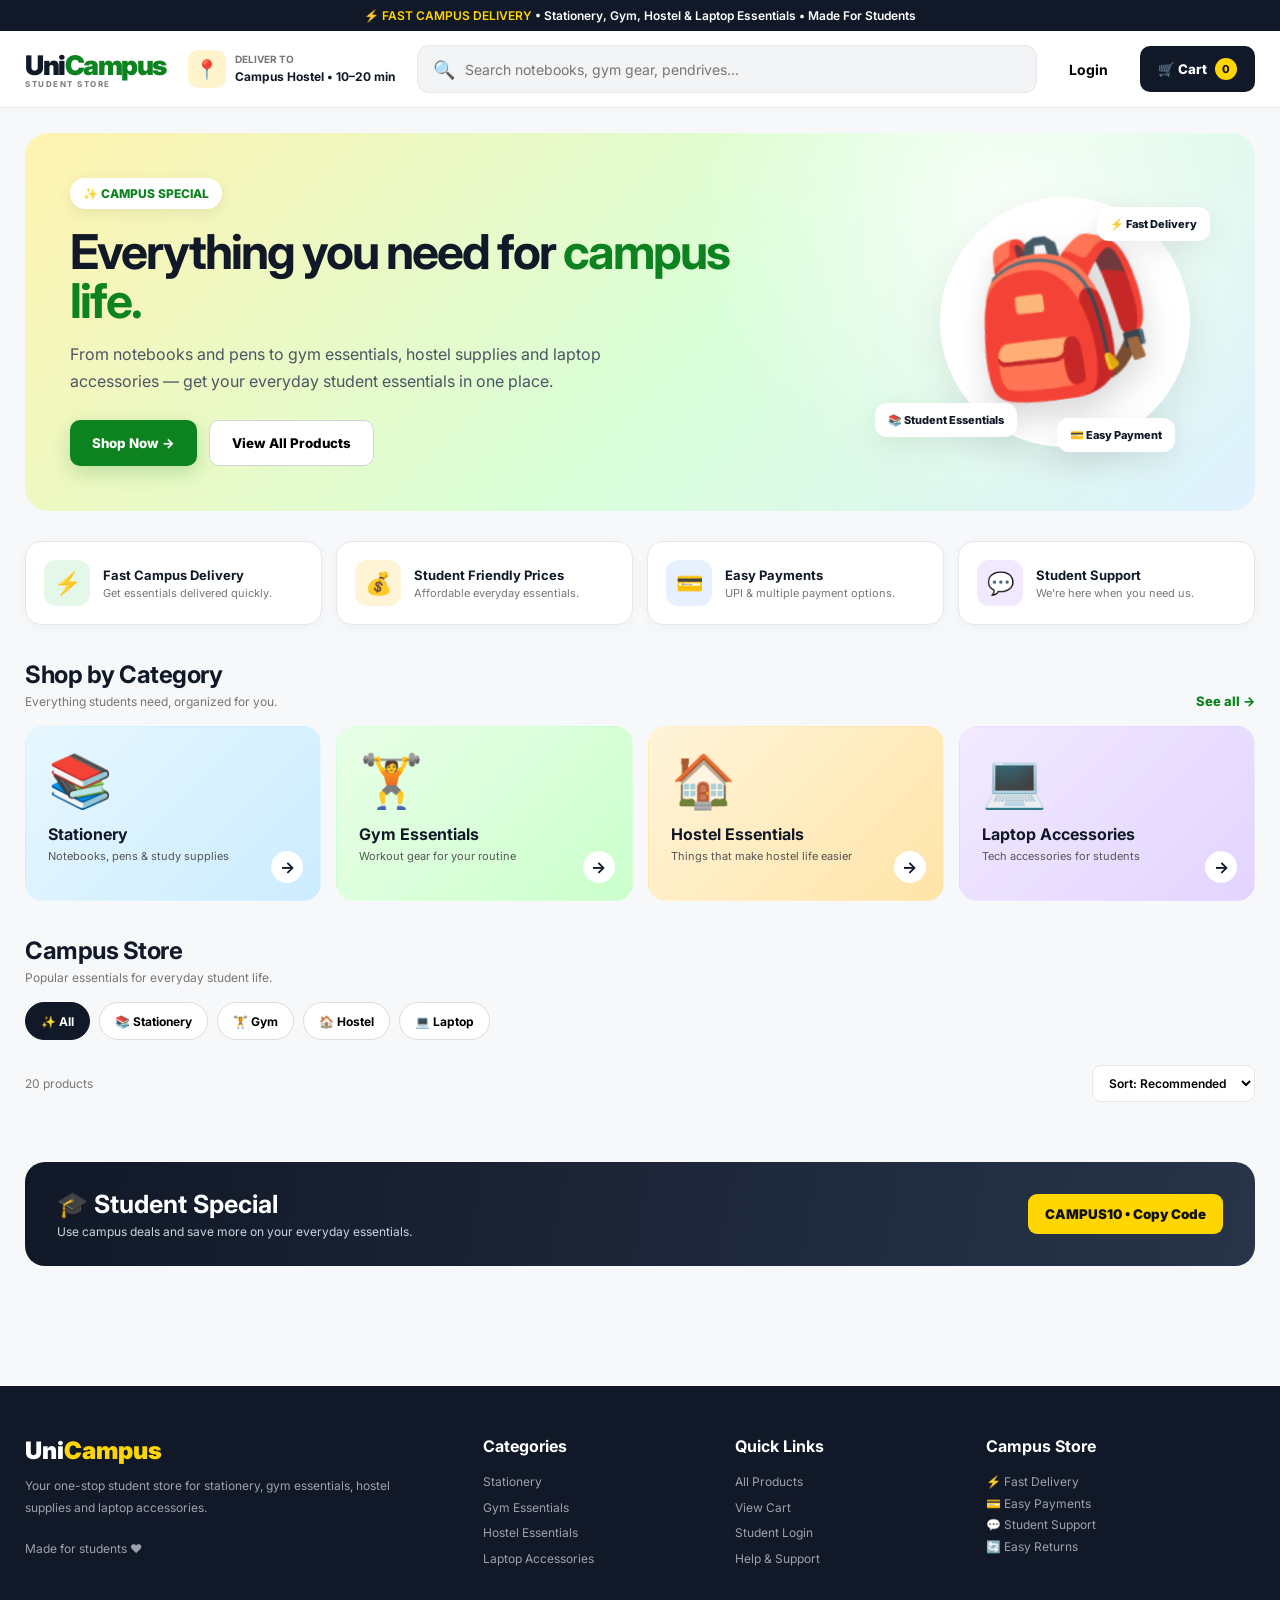
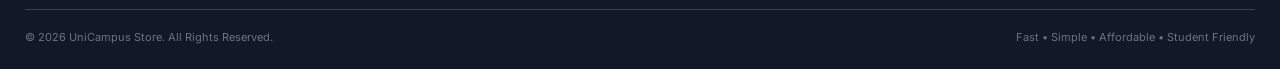
==== commit a86e0c14: "Update index.html" ====
--- a/index.html
+++ b/index.html
@@ -399,30 +399,105 @@
   </div>
 </div>
 
-<!-- LOGIN -->
-<div class="modal-overlay" id="loginModal">
-  <div class="modal">
+
+<!-- AUTH MODAL -->
+<div class="modal-overlay" id="authModal">
+  <div class="modal" style="max-width:440px;width:100%;">
     <div class="modal-header">
-      <div><h2>Student Login</h2><p style="font-size:11px;color:#777;margin-top:4px;">Login to manage your campus orders.</p></div>
-      <button class="close" onclick="closeLogin()">×</button>
-    </div>
-    <div class="form-group"><label>Student ID / Roll Number</label><input id="studentId" placeholder="e.g. 23BCS10452"></div>
-    <div class="form-group"><label>Password</label><input type="password" placeholder="Enter password"></div>
-    <button class="modal-btn" onclick="loginDemo()">Sign In</button>
-    <p style="text-align:center;font-size:11px;color:#777;margin-top:14px;">Don't have an account? Registration can be connected to Firebase/Supabase.</p>
+      <div id="authModalTitle"><h2>Student Login</h2><p style="font-size:11px;color:#777;margin-top:4px;">Login to manage your campus orders.</p></div>
+      <button class="close" onclick="closeAuthModal()">×</button>
+    </div>
+    <div id="authTabBar" style="display:flex;gap:8px;margin-bottom:18px;">
+      <button id="tabLogin" class="auth-tab active" onclick="switchAuthTab('login')">Login</button>
+      <button id="tabRegister" class="auth-tab" onclick="switchAuthTab('register')">Register</button>
+    </div>
+
+    <!-- Login Tab -->
+    <div id="loginTab">
+      <div class="form-group"><label>Student ID / Roll No *</label><input id="loginUid" placeholder="e.g. 23BCS10452"></div>
+      <div class="form-group"><label>Password *</label><input type="password" id="loginPass" placeholder="Enter password"></div>
+      <button class="modal-btn" onclick="handleLogin()">Sign In</button>
+      <p id="loginError" style="color:#ef4444;font-size:12px;margin-top:10px;display:none;">Invalid Student ID or password.</p>
+    </div>
+
+    <!-- Register Tab -->
+    <div id="registerTab" style="display:none;">
+      <div style="display:grid;grid-template-columns:1fr 1fr;gap:10px;">
+        <div class="form-group"><label>Full Name *</label><input id="regName" placeholder="Harpreet Singh"></div>
+        <div class="form-group"><label>Student ID *</label><input id="regUid" placeholder="23BCS10452"></div>
+        <div class="form-group"><label>Password *</label><input type="password" id="regPass" placeholder="Min 6 chars"></div>
+        <div class="form-group"><label>Phone (WhatsApp) *</label><input id="regPhone" placeholder="+91 70099 18303"></div>
+        <div class="form-group" style="grid-column:1/-1;"><label>Email</label><input id="regEmail" placeholder="student@gmail.com"></div>
+        <div class="form-group"><label>Hostel & Wing</label>
+          <select id="regHostel">
+            <option>Boys Hostel - Wing A</option><option>Boys Hostel - Wing B</option><option>Boys Hostel - Wing C</option>
+            <option>Girls Hostel - Wing A</option><option>Girls Hostel - Wing B</option><option>Girls Hostel - Wing C</option>
+            <option>Day Scholar</option>
+          </select>
+        </div>
+        <div class="form-group"><label>Floor & Room</label>
+          <div style="display:flex;gap:6px;">
+            <select id="regFloor" style="width:60%;">
+              <option>Floor 1</option><option>Floor 2</option><option>Floor 3</option><option>Floor 4</option>
+              <option>Floor 5</option><option>Floor 6</option><option>Floor 7</option><option>Floor 8</option>
+              <option>Floor 9</option><option>Floor 10</option><option>Floor 11</option>
+            </select>
+            <input id="regRoom" placeholder="Rm" style="width:40%;">
+          </div>
+        </div>
+      </div>
+      <button class="modal-btn" onclick="handleRegister()">Create Account</button>
+      <p id="registerError" style="color:#ef4444;font-size:12px;margin-top:10px;display:none;"></p>
+    </div>
   </div>
 </div>
 
+<!-- USER PROFILE MODAL -->
+<div class="modal-overlay" id="profileModal">
+  <div class="modal" style="max-width:400px;width:100%;text-align:center;">
+    <button class="close" onclick="closeProfileModal()" style="float:right;">×</button>
+    <div id="profileContent"></div>
+  </div>
+</div>
+
+<!-- CHECKOUT MODAL -->
+<div class="modal-overlay" id="checkoutModal">
+  <div class="modal checkout-modal">
+    <button class="close" onclick="closeCheckoutModal()" style="float:right;font-size:20px;">×</button>
+    <div id="checkoutContent"></div>
+  </div>
+</div>
+
 <div class="toast" id="toast"></div>
+
+<style>
+.auth-tab{padding:7px 18px;border-radius:6px;border:1px solid #e5e7eb;background:#f7f8fa;font-weight:600;font-size:13px;cursor:pointer;}
+.auth-tab.active{background:#111827;color:#fff;border-color:#111827;}
+.checkout-modal{max-width:560px;width:100%;max-height:90vh;overflow-y:auto;}
+.checkout-steps{display:flex;gap:0;margin-bottom:20px;border-bottom:2px solid #e5e7eb;padding-bottom:12px;}
+.step-ind{font-size:12px;font-weight:600;color:#9ca3af;padding:0 10px;}
+.step-ind.active{color:#0c831f;}
+.checkout-modal .form-group{margin-bottom:12px;}
+.checkout-modal label{font-size:12px;font-weight:600;color:#374151;display:block;margin-bottom:4px;}
+.checkout-modal input,.checkout-modal select{width:100%;padding:9px 12px;border:1px solid #d1d5db;border-radius:7px;font-size:13px;}
+.pay-tab{flex:1;padding:10px;border:2px solid #e5e7eb;border-radius:8px;text-align:center;cursor:pointer;background:#f9fafb;font-size:13px;font-weight:600;}
+.pay-tab.active{border-color:#0c831f;background:#f0fdf4;color:#0c831f;}
+.bank-row{display:flex;justify-content:space-between;align-items:center;padding:6px 0;border-bottom:1px solid #f3f4f6;font-size:13px;}
+.copy-btn{background:#e5e7eb;padding:2px 8px;border-radius:4px;font-size:11px;font-weight:600;cursor:pointer;}
+.qr-img{width:160px;height:160px;border:1px solid #e5e7eb;border-radius:8px;}
+.order-history-item{background:#f9fafb;border:1px solid #e5e7eb;border-radius:8px;padding:12px;margin-bottom:10px;}
+.btn-green{background:#0c831f;color:#fff;border:none;padding:11px 22px;border-radius:8px;font-weight:700;font-size:14px;cursor:pointer;}
+.btn-gray{background:#e5e7eb;color:#374151;border:none;padding:11px 18px;border-radius:8px;font-weight:600;font-size:13px;cursor:pointer;}
+.modal-overlay{display:none;position:fixed;inset:0;background:rgba(0,0,0,.5);z-index:2000;align-items:center;justify-content:center;padding:16px;}
+.modal-overlay.show{display:flex;}
+</style>
 
 <script src="js/products.js"></script>
 <script src="js/store-data.js"></script>
 <script>
 // ============================================================
-// PRODUCT DATABASE — uses real assets/images + Unsplash fallback
-// Admin panel changes (via store-data.js) are merged in at runtime
-// ============================================================
-
+// PRODUCT DATABASE — admin overrides merged at runtime
+// ============================================================
 const baseProducts = [
   {id:1,  name:"Practical Notebook (200 Pages)", category:"Stationery",       price:110, mrp:120,  image:"assets/images/practical_notebook_200.jpg",  emoji:"📓", description:"Science lab notebook, 200 pages",        rating:"4.9"},
   {id:2,  name:"Practical Notebook (144 Pages)", category:"Stationery",       price:70,  mrp:80,   image:"assets/images/practical_notebook_144.jpg",  emoji:"📓", description:"Science lab notebook, 144 pages",        rating:"4.8"},
@@ -446,7 +521,14 @@
   {id:20, name:"Cotton Bedsheet + Pillow Cover",  category:"Hostel Essentials", price:399, mrp:599,  image:"https://images.unsplash.com/photo-1584100936595-c0654b55a2e2?auto=format&fit=crop&w=600&q=80", emoji:"🛏️", description:"200 TC, single bed size", rating:"4.7"}
 ];
 
-// Merge base products with admin overrides from store-data.js
+const PAYMENT_INFO = {
+  bank: { bankName:"State Bank of India (SBI)", accountNumber:"43626003401", accountType:"Saving", ifscCode:"SBIN0051455", accountHolder:"Harpreet Singh / Campus Store" },
+  upi:  { gpay:"singhharpreet5975@okaxis", phonepe:"7009918303@ybl" },
+  email:"singhharpreet5975@gmail.com",
+  whatsapp:"917009918303"
+};
+
+// ---- Merge admin overrides from store-data.js ----
 function getMergedProducts() {
   try {
     const overrides = JSON.parse(localStorage.getItem('store_product_overrides') || '{}');
@@ -456,46 +538,155 @@
       .map(p => {
         const ov = overrides[String(p.id)];
         if (!ov) return p;
-        // Map admin product fields to frontend format
         return {
-          id: p.id,
-          name: ov.name || p.name,
-          category: ov.categoryLabel || ov.category || p.category,
-          price: ov.price || p.price,
-          mrp: ov.originalPrice || p.mrp,
-          image: ov.image || p.image,
-          emoji: p.emoji,
+          ...p,
+          name:        ov.name        || p.name,
+          category:    ov.categoryLabel || ov.category || p.category,
+          price:       typeof ov.price === 'number' ? ov.price : p.price,
+          mrp:         typeof ov.originalPrice === 'number' ? ov.originalPrice : p.mrp,
+          image:       ov.image       || p.image,
           description: ov.description || p.description,
-          rating: String(ov.rating || p.rating)
+          rating:      String(ov.rating || p.rating)
         };
       });
-    // Append admin-only new products
     Object.keys(overrides).forEach(id => {
       if (!baseProducts.find(p => String(p.id) === id)) {
         const ov = overrides[id];
-        merged.push({
-          id: ov.id,
-          name: ov.name,
-          category: ov.categoryLabel || ov.category,
-          price: ov.price,
-          mrp: ov.originalPrice || ov.price,
-          image: ov.image || '',
-          emoji: '📦',
-          description: ov.description || '',
-          rating: String(ov.rating || '4.5')
-        });
+        merged.push({ id:ov.id, name:ov.name, category:ov.categoryLabel||ov.category, price:ov.price,
+                      mrp:ov.originalPrice||ov.price, image:ov.image||'', emoji:'📦',
+                      description:ov.description||'', rating:String(ov.rating||'4.5') });
       }
     });
     return merged;
-  } catch(e) {
-    return [...baseProducts];
-  }
-}
-
-let products = getMergedProducts();
-let cart = JSON.parse(localStorage.getItem('unicampus-cart')) || [];
+  } catch(e) { return [...baseProducts]; }
+}
+
+let products        = getMergedProducts();
+let cart            = JSON.parse(localStorage.getItem('unicampus-cart')) || [];
 let currentCategory = 'All';
 let displayedProducts = [...products];
+let deliveryInfo    = {};
+let checkoutStep    = 1;
+let paymentMethod   = 'upi';
+
+// ---- USER AUTH ----
+const USERS_KEY = 'unicampus_users';
+const SESSION_KEY = 'unicampus_session';
+
+function getUsers() { return JSON.parse(localStorage.getItem(USERS_KEY) || '{}'); }
+function saveUsers(u) { localStorage.setItem(USERS_KEY, JSON.stringify(u)); }
+function getSession() { return JSON.parse(localStorage.getItem(SESSION_KEY) || 'null'); }
+function saveSession(u) { localStorage.setItem(SESSION_KEY, JSON.stringify(u)); }
+function clearSession() { localStorage.removeItem(SESSION_KEY); }
+
+function updateHeaderAuth() {
+  const user = getSession();
+  const loginBtn = document.querySelector('.login-btn');
+  if (!loginBtn) return;
+  if (user) {
+    loginBtn.textContent = '👤 ' + (user.name ? user.name.split(' ')[0] : user.uid);
+    loginBtn.onclick = openProfile;
+  } else {
+    loginBtn.textContent = 'Login';
+    loginBtn.onclick = openLogin;
+  }
+}
+
+function openLogin()   { switchAuthTab('login');  document.getElementById('authModal').classList.add('show'); }
+function closeAuthModal(){ document.getElementById('authModal').classList.remove('show'); }
+function openProfile() { renderProfile(); document.getElementById('profileModal').classList.add('show'); }
+function closeProfileModal(){ document.getElementById('profileModal').classList.remove('show'); }
+
+function switchAuthTab(tab) {
+  document.getElementById('loginTab').style.display    = tab === 'login'    ? '' : 'none';
+  document.getElementById('registerTab').style.display = tab === 'register' ? '' : 'none';
+  document.getElementById('tabLogin').classList.toggle('active', tab === 'login');
+  document.getElementById('tabRegister').classList.toggle('active', tab === 'register');
+}
+
+function handleLogin() {
+  const uid  = document.getElementById('loginUid').value.trim();
+  const pass = document.getElementById('loginPass').value;
+  if (!uid || !pass) { showToast('Fill in all fields'); return; }
+  const users = getUsers();
+  const user  = users[uid.toLowerCase()];
+  if (!user || user.password !== pass) {
+    document.getElementById('loginError').style.display = 'block'; return;
+  }
+  document.getElementById('loginError').style.display = 'none';
+  saveSession(user);
+  closeAuthModal();
+  updateHeaderAuth();
+  showToast('Welcome back, ' + (user.name || uid) + '! 🎓');
+}
+
+function handleRegister() {
+  const name   = document.getElementById('regName').value.trim();
+  const uid    = document.getElementById('regUid').value.trim();
+  const pass   = document.getElementById('regPass').value;
+  const phone  = document.getElementById('regPhone').value.trim();
+  const email  = document.getElementById('regEmail').value.trim();
+  const hostel = document.getElementById('regHostel').value;
+  const floor  = document.getElementById('regFloor').value;
+  const room   = document.getElementById('regRoom').value.trim();
+  const errEl  = document.getElementById('registerError');
+
+  if (!name || !uid || !pass || !phone) { errEl.textContent='Fill all required fields'; errEl.style.display='block'; return; }
+  if (pass.length < 6) { errEl.textContent='Password must be 6+ chars'; errEl.style.display='block'; return; }
+
+  const users = getUsers();
+  if (users[uid.toLowerCase()]) { errEl.textContent='Student ID already registered'; errEl.style.display='block'; return; }
+
+  const newUser = { uid, name, password: pass, phone, email, hostel, floor, room };
+  users[uid.toLowerCase()] = newUser;
+  saveUsers(users);
+  saveSession(newUser);
+  errEl.style.display = 'none';
+  closeAuthModal();
+  updateHeaderAuth();
+  showToast('Account created! Welcome, ' + name + ' 🎉');
+}
+
+function handleLogout() {
+  clearSession();
+  closeProfileModal();
+  updateHeaderAuth();
+  showToast('Logged out');
+}
+
+function renderProfile() {
+  const user = getSession();
+  if (!user) { closeProfileModal(); openLogin(); return; }
+
+  const orders = JSON.parse(localStorage.getItem('store_orders') || '[]')
+    .filter(o => o.student && (o.student.custUid === user.uid || o.student.custPhone === user.phone));
+
+  document.getElementById('profileContent').innerHTML = `
+    <div style="width:56px;height:56px;background:#111827;color:#fff;border-radius:50%;display:flex;align-items:center;justify-content:center;font-size:22px;font-weight:700;margin:0 auto 12px;">
+      ${(user.name||user.uid).charAt(0).toUpperCase()}
+    </div>
+    <h3 style="font-size:18px;font-weight:700;">${user.name||user.uid}</h3>
+    <p style="font-size:12px;color:#777;margin:4px 0;">ID: ${user.uid} • ${user.phone||''}</p>
+    <p style="font-size:12px;color:#777;margin-bottom:18px;">${user.hostel||''} ${user.floor?'• '+user.floor:''} ${user.room?'• Room '+user.room:''}</p>
+
+    <div style="text-align:left;">
+      <h4 style="font-size:14px;font-weight:700;margin-bottom:10px;">My Orders (${orders.length})</h4>
+      ${orders.length === 0 ? '<p style="color:#9ca3af;font-size:13px;">No orders yet.</p>' :
+        orders.map(o => `
+          <div class="order-history-item">
+            <div style="display:flex;justify-content:space-between;font-size:13px;">
+              <strong>#${o.orderId}</strong>
+              <span style="color:${o.status==='Completed'?'#0c831f':o.status==='Cancelled'?'#ef4444':'#f59e0b'};font-weight:600;">${o.status||'Processing'}</span>
+            </div>
+            <div style="font-size:12px;color:#6b7280;margin-top:4px;">${o.orderTime||''} • ₹${o.total}</div>
+            <div style="font-size:12px;color:#374151;margin-top:4px;">${(o.items||[]).map(i=>i.name+' x'+i.qty).join(', ')}</div>
+          </div>
+        `).join('')
+      }
+    </div>
+    <button onclick="handleLogout()" style="margin-top:16px;background:#ef4444;color:#fff;border:none;padding:9px 22px;border-radius:7px;font-weight:600;cursor:pointer;width:100%;">Log Out</button>
+  `;
+}
 
 // ============================================================
 // RENDER PRODUCTS
@@ -506,26 +697,19 @@
     list.length + (list.length === 1 ? ' product' : ' products');
 
   if (!list.length) {
-    grid.innerHTML = `
-      <div class="empty">
-        <div class="empty-icon">🔎</div>
-        <h3>No products found</h3>
-        <p style="color:#777;margin-top:6px;">Try another search or category.</p>
-      </div>`;
+    grid.innerHTML = `<div class="empty"><div class="empty-icon">🔎</div><h3>No products found</h3><p style="color:#777;margin-top:6px;">Try another search or category.</p></div>`;
     return;
   }
 
   grid.innerHTML = list.map(product => {
-    const discount = product.mrp > product.price
-      ? Math.round((1 - product.price / product.mrp) * 100) : 0;
+    const discount = product.mrp > product.price ? Math.round((1 - product.price / product.mrp) * 100) : 0;
     const cartItem = cart.find(i => i.id === product.id);
     const controlHtml = cartItem ? `
       <div class="qty-stepper" id="stepper-${product.id}">
         <button onclick="changeQty(${product.id},-1)" aria-label="Decrease">−</button>
         <span>${cartItem.quantity}</span>
         <button onclick="changeQty(${product.id},1)" aria-label="Increase">+</button>
-      </div>` : `
-      <button class="add" id="stepper-${product.id}" onclick="addToCart(${product.id})">ADD</button>`;
+      </div>` : `<button class="add" id="stepper-${product.id}" onclick="addToCart(${product.id})">ADD</button>`;
 
     return `
       <div class="product">
@@ -554,38 +738,29 @@
   }).join('');
 }
 
-// Update just the stepper for one product (no full re-render)
 function syncStepper(id) {
   const item = cart.find(i => i.id === id);
   const el = document.getElementById('stepper-' + id);
   if (!el) return;
   if (item) {
-    el.outerHTML = `
-      <div class="qty-stepper" id="stepper-${id}">
-        <button onclick="changeQty(${id},-1)" aria-label="Decrease">−</button>
-        <span>${item.quantity}</span>
-        <button onclick="changeQty(${id},1)" aria-label="Increase">+</button>
-      </div>`;
+    el.outerHTML = `<div class="qty-stepper" id="stepper-${id}"><button onclick="changeQty(${id},-1)">−</button><span>${item.quantity}</span><button onclick="changeQty(${id},1)">+</button></div>`;
   } else {
     el.outerHTML = `<button class="add" id="stepper-${id}" onclick="addToCart(${id})">ADD</button>`;
   }
 }
 
 // ============================================================
-// CART OPERATIONS
+// CART
 // ============================================================
 function addToCart(id) {
   const existing = cart.find(i => i.id === id);
-  if (existing) {
-    existing.quantity++;
-  } else {
+  if (existing) { existing.quantity++; }
+  else {
     const product = products.find(p => p.id === id);
     if (!product) return;
     cart.push({ ...product, quantity: 1 });
   }
-  saveCart();
-  syncStepper(id);
-  updateCartCount();
+  saveCart(); syncStepper(id); updateCartCount();
   const p = products.find(p => p.id === id);
   showToast((p ? p.name : 'Item') + ' added to cart 🛒');
 }
@@ -594,19 +769,11 @@
   const item = cart.find(i => i.id === id);
   if (!item) return;
   item.quantity += delta;
-  if (item.quantity <= 0) {
-    cart = cart.filter(i => i.id !== id);
-    showToast('Item removed from cart');
-  }
-  saveCart();
-  syncStepper(id);
-  updateCartCount();
-  updateCartDrawer();
-}
-
-function saveCart() {
-  localStorage.setItem('unicampus-cart', JSON.stringify(cart));
-}
+  if (item.quantity <= 0) { cart = cart.filter(i => i.id !== id); showToast('Item removed'); }
+  saveCart(); syncStepper(id); updateCartCount(); updateCartDrawer();
+}
+
+function saveCart() { localStorage.setItem('unicampus-cart', JSON.stringify(cart)); }
 
 function updateCartCount() {
   const count = cart.reduce((s, i) => s + i.quantity, 0);
@@ -616,25 +783,13 @@
 function updateCartDrawer() {
   const container = document.getElementById('cartItems');
   if (!container) return;
-
   if (!cart.length) {
-    container.innerHTML = `
-      <div class="empty">
-        <div class="empty-icon">🛒</div>
-        <h3>Your cart is empty</h3>
-        <p style="color:#777;margin-top:5px;">Add some campus essentials.</p>
-      </div>`;
-    document.getElementById('cartTotal').textContent = '0';
-    return;
+    container.innerHTML = `<div class="empty"><div class="empty-icon">🛒</div><h3>Your cart is empty</h3><p style="color:#777;margin-top:5px;">Add some campus essentials.</p></div>`;
+    document.getElementById('cartTotal').textContent = '0'; return;
   }
-
   container.innerHTML = cart.map(item => `
     <div class="cart-item">
-      <div class="cart-image">
-        ${item.image
-          ? `<img src="${item.image}" onerror="this.style.display='none'">`
-          : `<span>${item.emoji || '📦'}</span>`}
-      </div>
+      <div class="cart-image">${item.image ? `<img src="${item.image}" onerror="this.style.display='none'">` : `<span>${item.emoji||'📦'}</span>`}</div>
       <div class="cart-info">
         <strong>${item.name}</strong>
         <span class="cart-price">₹${item.price} × ${item.quantity} = ₹${item.price * item.quantity}</span>
@@ -645,24 +800,12 @@
         </div>
       </div>
     </div>`).join('');
-
   const total = cart.reduce((s, i) => s + i.price * i.quantity, 0);
   document.getElementById('cartTotal').textContent = total;
 }
 
-function updateCart() {
-  updateCartCount();
-  updateCartDrawer();
-}
-
-function openCart() {
-  document.getElementById('cartOverlay').classList.add('open');
-  updateCartDrawer();
-}
-
-function closeCart() {
-  document.getElementById('cartOverlay').classList.remove('open');
-}
+function openCart()  { document.getElementById('cartOverlay').classList.add('open'); updateCartDrawer(); }
+function closeCart() { document.getElementById('cartOverlay').classList.remove('open'); }
 
 // ============================================================
 // FILTER / SEARCH / SORT
@@ -670,14 +813,7 @@
 function filterCategory(category, button) {
   currentCategory = category;
   document.querySelectorAll('.filter').forEach(b => b.classList.remove('active'));
-  if (button) {
-    button.classList.add('active');
-  } else {
-    const map = {All:'all', Stationery:'stationery', 'Gym Essentials':'gym', 'Hostel Essentials':'hostel', 'Laptop Accessories':'laptop'};
-    document.querySelectorAll('.filter').forEach(b => {
-      if (b.textContent.toLowerCase().includes(map[category] || 'all')) b.classList.add('active');
-    });
-  }
+  if (button) button.classList.add('active');
   searchProducts(false);
   document.getElementById('products').scrollIntoView({behavior:'smooth'});
 }
@@ -699,7 +835,7 @@
 function sortProducts(updateSearch = true) {
   let list = [...displayedProducts];
   const sort = document.getElementById('sortSelect').value;
-  if (sort === 'low') list.sort((a, b) => a.price - b.price);
+  if (sort === 'low')  list.sort((a, b) => a.price - b.price);
   if (sort === 'high') list.sort((a, b) => b.price - a.price);
   if (sort === 'name') list.sort((a, b) => a.name.localeCompare(b.name));
   renderProducts(list);
@@ -716,30 +852,251 @@
 }
 
 // ============================================================
-// LOGIN / AUTH
-// ============================================================
-function openLogin() { document.getElementById('loginModal').classList.add('show'); }
-function closeLogin() { document.getElementById('loginModal').classList.remove('show'); }
-function loginDemo() {
-  const id = document.getElementById('studentId').value.trim();
-  if (!id) { showToast('Please enter your Student ID'); return; }
-  closeLogin();
-  showToast('Login system ready to connect 🚀');
-}
-
-// ============================================================
-// CHECKOUT / COUPON / TOAST
+// CHECKOUT — 3 STEPS
 // ============================================================
 function checkout() {
   if (!cart.length) { showToast('Your cart is empty!'); return; }
-  const total = cart.reduce((s, i) => s + i.price * i.quantity, 0);
-  alert('Order Total: ₹' + total + '\n\nCheckout can be connected to Razorpay, UPI or Cash on Delivery.');
-}
-
+  closeCart();
+  checkoutStep = 1;
+  renderCheckoutStep1();
+  document.getElementById('checkoutModal').classList.add('show');
+}
+
+function closeCheckoutModal() { document.getElementById('checkoutModal').classList.remove('show'); }
+
+function renderCheckoutStep1() {
+  const user    = getSession();
+  const subtotal = cart.reduce((s, i) => s + i.price * i.quantity, 0);
+  document.getElementById('checkoutContent').innerHTML = `
+    <div class="checkout-steps">
+      <span class="step-ind active">1. Delivery Details</span>
+      <span class="step-ind">2. Payment</span>
+      <span class="step-ind">3. Confirmation</span>
+    </div>
+    <div style="background:#f0fdf4;border:1px solid #bbf7d0;border-radius:8px;padding:10px 14px;margin-bottom:16px;font-size:13px;font-weight:600;color:#166534;">
+      ${cart.length} item(s) • Total: ₹${subtotal} (Free Campus Delivery)
+    </div>
+    <div style="display:grid;grid-template-columns:1fr 1fr;gap:10px;">
+      <div class="form-group"><label>Student Full Name *</label><input id="c_name" value="${user?user.name:''}"></div>
+      <div class="form-group"><label>Student ID *</label><input id="c_uid" value="${user?user.uid:''}"></div>
+      <div class="form-group"><label>Phone (WhatsApp) *</label><input id="c_phone" value="${user?user.phone:''}"></div>
+      <div class="form-group"><label>Email *</label><input id="c_email" value="${user?user.email:''}"></div>
+    </div>
+    <div style="display:grid;grid-template-columns:1.2fr 0.7fr 0.7fr;gap:8px;">
+      <div class="form-group"><label>Hostel & Wing *</label>
+        <select id="c_hostel">
+          <optgroup label="Boys Hostel">
+            <option ${user&&user.hostel==='Boys Hostel - Wing A'?'selected':''}>Boys Hostel - Wing A</option>
+            <option ${user&&user.hostel==='Boys Hostel - Wing B'?'selected':''}>Boys Hostel - Wing B</option>
+            <option ${user&&user.hostel==='Boys Hostel - Wing C'?'selected':''}>Boys Hostel - Wing C</option>
+          </optgroup>
+          <optgroup label="Girls Hostel">
+            <option ${user&&user.hostel==='Girls Hostel - Wing A'?'selected':''}>Girls Hostel - Wing A</option>
+            <option ${user&&user.hostel==='Girls Hostel - Wing B'?'selected':''}>Girls Hostel - Wing B</option>
+            <option ${user&&user.hostel==='Girls Hostel - Wing C'?'selected':''}>Girls Hostel - Wing C</option>
+          </optgroup>
+          <option>Day Scholar</option>
+        </select>
+      </div>
+      <div class="form-group"><label>Floor *</label>
+        <select id="c_floor">
+          ${[1,2,3,4,5,6,7,8,9,10,11].map(n=>`<option ${user&&user.floor==='Floor '+n?'selected':''}>Floor ${n}</option>`).join('')}
+        </select>
+      </div>
+      <div class="form-group"><label>Room No *</label><input id="c_room" value="${user?user.room:''}"></div>
+    </div>
+    <div class="form-group"><label>Delivery Notes</label><input id="c_notes" placeholder="e.g. Call before arriving"></div>
+    <div style="display:flex;gap:10px;justify-content:flex-end;margin-top:14px;">
+      <button class="btn-gray" onclick="closeCheckoutModal()">Cancel</button>
+      <button class="btn-green" onclick="submitStep1()">Proceed to Payment →</button>
+    </div>`;
+}
+
+function submitStep1() {
+  const name  = document.getElementById('c_name').value.trim();
+  const uid   = document.getElementById('c_uid').value.trim();
+  const phone = document.getElementById('c_phone').value.trim();
+  const email = document.getElementById('c_email').value.trim();
+  if (!name || !uid || !phone) { showToast('Fill all required fields', 'error'); return; }
+  deliveryInfo = {
+    custName: name, custUid: uid, custPhone: phone, custEmail: email,
+    custHostel: document.getElementById('c_hostel').value,
+    custFloor:  document.getElementById('c_floor').value,
+    custRoom:   document.getElementById('c_room').value.trim(),
+    custNotes:  document.getElementById('c_notes').value.trim()
+  };
+  renderCheckoutStep2();
+}
+
+function renderCheckoutStep2() {
+  const subtotal = cart.reduce((s, i) => s + i.price * i.quantity, 0);
+  const gpay   = PAYMENT_INFO.upi.gpay;
+  const phonepe= PAYMENT_INFO.upi.phonepe;
+  const upiURI = `upi://pay?pa=${gpay}&pn=Campus%20Store&am=${subtotal}&cu=INR&tn=Order`;
+  const qrUrl  = `https://api.qrserver.com/v1/create-qr-code/?size=160x160&data=${encodeURIComponent(upiURI)}`;
+
+  document.getElementById('checkoutContent').innerHTML = `
+    <div class="checkout-steps">
+      <span class="step-ind" onclick="renderCheckoutStep1()" style="cursor:pointer;">✓ 1. Delivery</span>
+      <span class="step-ind active">2. Payment</span>
+      <span class="step-ind">3. Confirmation</span>
+    </div>
+    <div style="background:#eff6ff;border:1px solid #bfdbfe;border-radius:8px;padding:10px 14px;margin-bottom:16px;font-size:13px;">
+      <strong>Payable: ₹${subtotal}</strong> → ${deliveryInfo.custHostel}, ${deliveryInfo.custFloor}, Room ${deliveryInfo.custRoom}
+    </div>
+    <div style="display:flex;gap:10px;margin-bottom:14px;">
+      <div class="pay-tab ${paymentMethod==='upi'?'active':''}" onclick="setPayMethod('upi')">⚡ UPI / GPay / PhonePe</div>
+      <div class="pay-tab ${paymentMethod==='bank'?'active':''}" onclick="setPayMethod('bank')">🏛️ SBI Bank Transfer</div>
+    </div>
+
+    <div id="upiView" style="display:${paymentMethod==='upi'?'':'none'};text-align:center;margin-bottom:14px;">
+      <img class="qr-img" src="${qrUrl}" alt="UPI QR">
+      <div style="margin-top:10px;font-size:13px;">
+        <div class="bank-row"><span>Google Pay ID</span><span>${gpay} <span class="copy-btn" onclick="copyText('${gpay}','GPay ID copied!')">Copy</span></span></div>
+        <div class="bank-row"><span>PhonePe ID</span><span>${phonepe} <span class="copy-btn" onclick="copyText('${phonepe}','PhonePe ID copied!')">Copy</span></span></div>
+      </div>
+      <a href="${upiURI}" style="display:inline-block;margin-top:10px;background:#111827;color:#fff;padding:8px 16px;border-radius:6px;font-size:12px;font-weight:600;">Open UPI App on Mobile</a>
+    </div>
+
+    <div id="bankView" style="display:${paymentMethod==='bank'?'':'none'};margin-bottom:14px;">
+      <div class="bank-row"><span>Bank Name</span><span>${PAYMENT_INFO.bank.bankName}</span></div>
+      <div class="bank-row"><span>Account No</span><span><strong>${PAYMENT_INFO.bank.accountNumber}</strong> <span class="copy-btn" onclick="copyText('${PAYMENT_INFO.bank.accountNumber}','Account No copied!')">Copy</span></span></div>
+      <div class="bank-row"><span>IFSC</span><span>${PAYMENT_INFO.bank.ifscCode} <span class="copy-btn" onclick="copyText('${PAYMENT_INFO.bank.ifscCode}','IFSC copied!')">Copy</span></span></div>
+      <div class="bank-row"><span>Account Type</span><span>${PAYMENT_INFO.bank.accountType}</span></div>
+      <div class="bank-row"><span>Beneficiary</span><span>${PAYMENT_INFO.bank.accountHolder}</span></div>
+    </div>
+
+    <div class="form-group"><label>Transaction ID / UTR Reference *</label><input id="txnRef" placeholder="12-digit UPI Ref or IMPS UTR"></div>
+    <div style="display:flex;gap:10px;justify-content:space-between;margin-top:14px;">
+      <button class="btn-gray" onclick="renderCheckoutStep1()">← Back</button>
+      <button class="btn-green" onclick="submitPayment()">✓ Confirm Order</button>
+    </div>`;
+}
+
+function setPayMethod(m) { paymentMethod = m; renderCheckoutStep2(); }
+
+function submitPayment() {
+  const txn = document.getElementById('txnRef').value.trim();
+  if (!txn) { showToast('Enter Transaction / UTR reference', 'error'); return; }
+
+  const subtotal = cart.reduce((s, i) => s + i.price * i.quantity, 0);
+  const orderId  = 'ORD-' + Math.floor(100000 + Math.random() * 900000);
+  const orderTime= new Date().toLocaleString('en-IN', {timeZone:'Asia/Kolkata'});
+
+  const orderData = {
+    orderId, orderTime, status: 'Processing',
+    items: cart.map(i => ({ id:i.id, name:i.name, price:i.price, qty:i.quantity })),
+    subtotal, total: subtotal,
+    paymentMethod: paymentMethod === 'upi' ? 'UPI (GPay / PhonePe)' : 'SBI Bank Transfer',
+    transactionRef: txn,
+    student: { ...deliveryInfo }
+  };
+
+  // Save order
+  const history = JSON.parse(localStorage.getItem('store_orders') || '[]');
+  history.unshift(orderData);
+  localStorage.setItem('store_orders', JSON.stringify(history));
+
+  // Send email via FormSubmit
+  sendOrderEmail(orderData);
+
+  // Clear cart
+  cart = []; saveCart(); updateCartCount(); updateCartDrawer();
+
+  renderOrderSuccess(orderData);
+}
+
+function sendOrderEmail(order) {
+  const items = order.items.map((it, i) => (i+1)+'. '+it.name+' x'+it.qty+' = ₹'+(it.price*it.qty)).join('\n');
+  const autoresponse =
+    'Hi '+order.student.custName+',\n\n'+
+    'Your Campus Store order has been placed!\n\n'+
+    'Order ID: #'+order.orderId+'\n'+
+    'Total: ₹'+order.total+' (Free Delivery)\n'+
+    'Delivery: '+order.student.custHostel+', '+order.student.custFloor+', Room '+order.student.custRoom+'\n\n'+
+    'Items:\n'+items+'\n\n'+
+    'UTR/Ref: '+order.transactionRef+'\n\n'+
+    'Estimated delivery: within 2 business days.\n\nThank you!';
+
+  fetch('https://formsubmit.co/ajax/'+PAYMENT_INFO.email, {
+    method:'POST', headers:{'Content-Type':'application/json','Accept':'application/json'},
+    body: JSON.stringify({
+      name:'Order Placed', _subject:'New Order #'+order.orderId+' by '+order.student.custName,
+      _replyto: order.student.custEmail, _template:'table', _captcha:'false',
+      _autoresponse: autoresponse,
+      'Order ID': order.orderId, 'Date': order.orderTime,
+      'Student': order.student.custName+' ('+order.student.custUid+')',
+      'Phone': order.student.custPhone, 'Email': order.student.custEmail,
+      'Delivery': order.student.custHostel+', '+order.student.custFloor+', Rm '+order.student.custRoom,
+      'Items': items, 'Total': '₹'+order.total,
+      'Payment': order.paymentMethod, 'UTR': order.transactionRef
+    })
+  }).catch(()=>{});
+}
+
+function renderOrderSuccess(order) {
+  const items = order.items.map((it,i)=>`${i+1}. ${it.name} x${it.qty} — ₹${it.price*it.qty}`).join('\n');
+  const waMsg = encodeURIComponent(
+    '🎓 *CAMPUS STORE ORDER*\n'+
+    '━━━━━━━━━━━━━━━━━━━━\n'+
+    '📦 Order ID: '+order.orderId+'\n'+
+    '📅 '+order.orderTime+'\n'+
+    '👤 '+order.student.custName+' ('+order.student.custUid+')\n'+
+    '📞 '+order.student.custPhone+'\n'+
+    '🏢 '+order.student.custHostel+', '+order.student.custFloor+', Rm '+order.student.custRoom+'\n'+
+    '━━━━━━━━━━━━━━━━━━━━\n'+
+    '🛒 Items:\n'+items+'\n'+
+    '━━━━━━━━━━━━━━━━━━━━\n'+
+    '💰 Total: ₹'+order.total+'\n'+
+    '💳 '+order.paymentMethod+'\n'+
+    '🔢 UTR: '+order.transactionRef
+  );
+
+  try { window.open('https://wa.me/'+PAYMENT_INFO.whatsapp+'?text='+waMsg, '_blank'); } catch(e){}
+
+  document.getElementById('checkoutContent').innerHTML = `
+    <div style="text-align:center;padding:10px 0;">
+      <div style="width:60px;height:60px;background:#0c831f;color:#fff;border-radius:50%;display:flex;align-items:center;justify-content:center;font-size:28px;margin:0 auto 14px;">✓</div>
+      <h3 style="font-size:20px;font-weight:800;color:#111827;">Order Placed!</h3>
+      <p style="color:#0c831f;font-weight:600;margin-top:4px;">#${order.orderId}</p>
+      <p style="font-size:13px;color:#6b7280;margin-top:4px;">⚡ Delivery within 2 business days</p>
+    </div>
+
+    <div style="background:#f0fdf4;border:2px solid #86efac;border-radius:10px;padding:14px;text-align:center;margin:16px 0;">
+      <p style="font-weight:700;color:#166534;margin-bottom:10px;">📱 Send WhatsApp Confirmation</p>
+      <a href="https://wa.me/${PAYMENT_INFO.whatsapp}?text=${waMsg}" target="_blank"
+         style="background:#25d366;color:#fff;padding:10px 20px;border-radius:8px;font-weight:700;font-size:14px;text-decoration:none;display:inline-block;">
+        💬 Send on WhatsApp
+      </a>
+    </div>
+
+    <div style="background:#f9fafb;border:1px solid #e5e7eb;border-radius:8px;padding:14px;font-size:13px;">
+      <div style="font-weight:700;margin-bottom:8px;">Order Summary</div>
+      ${order.items.map(it=>`<div style="display:flex;justify-content:space-between;padding:4px 0;border-bottom:1px dashed #e5e7eb;"><span>${it.name} x${it.qty}</span><strong>₹${it.price*it.qty}</strong></div>`).join('')}
+      <div style="display:flex;justify-content:space-between;font-weight:700;color:#0c831f;margin-top:8px;font-size:14px;"><span>Total (Free Delivery)</span><span>₹${order.total}</span></div>
+      <div style="font-size:11px;color:#9ca3af;margin-top:8px;">
+        ${order.student.custName} • ${order.student.custHostel}, ${order.student.custFloor}, Rm ${order.student.custRoom}<br>
+        UTR: ${order.transactionRef}
+      </div>
+    </div>
+
+    <div style="display:flex;gap:10px;margin-top:16px;justify-content:center;">
+      <button class="btn-gray" onclick="window.print()">🖨 Print Receipt</button>
+      <button class="btn-green" onclick="closeCheckoutModal()">Continue Shopping</button>
+    </div>`;
+}
+
+// ============================================================
+// COUPON / TOAST / UTILS
+// ============================================================
 function copyCoupon() {
   navigator.clipboard.writeText('CAMPUS10')
-    .then(() => showToast('Coupon CAMPUS10 copied 🎓'))
-    .catch(() => showToast('Coupon: CAMPUS10'));
+    .then(()=>showToast('Coupon CAMPUS10 copied 🎓'))
+    .catch(()=>showToast('Coupon: CAMPUS10'));
+}
+
+function copyText(text, msg) {
+  navigator.clipboard.writeText(text).then(()=>showToast(msg)).catch(()=>showToast(msg));
 }
 
 let toastTimer;
@@ -757,15 +1114,19 @@
 document.getElementById('cartOverlay').addEventListener('click', function(e) {
   if (e.target === this) closeCart();
 });
-document.getElementById('loginModal').addEventListener('click', function(e) {
-  if (e.target === this) closeLogin();
+document.getElementById('authModal').addEventListener('click', function(e) {
+  if (e.target === this) closeAuthModal();
 });
+document.getElementById('profileModal').addEventListener('click', function(e) {
+  if (e.target === this) closeProfileModal();
+});
+document.getElementById('checkoutModal').addEventListener('click', function(e) {
+  if (e.target === this) closeCheckoutModal();
+});
 
 // ============================================================
 // INIT
 // ============================================================
 renderProducts(products);
-updateCart();
-</script>
-</body>
-</html>
+updateCartCount();
+updateHeaderAuth();
